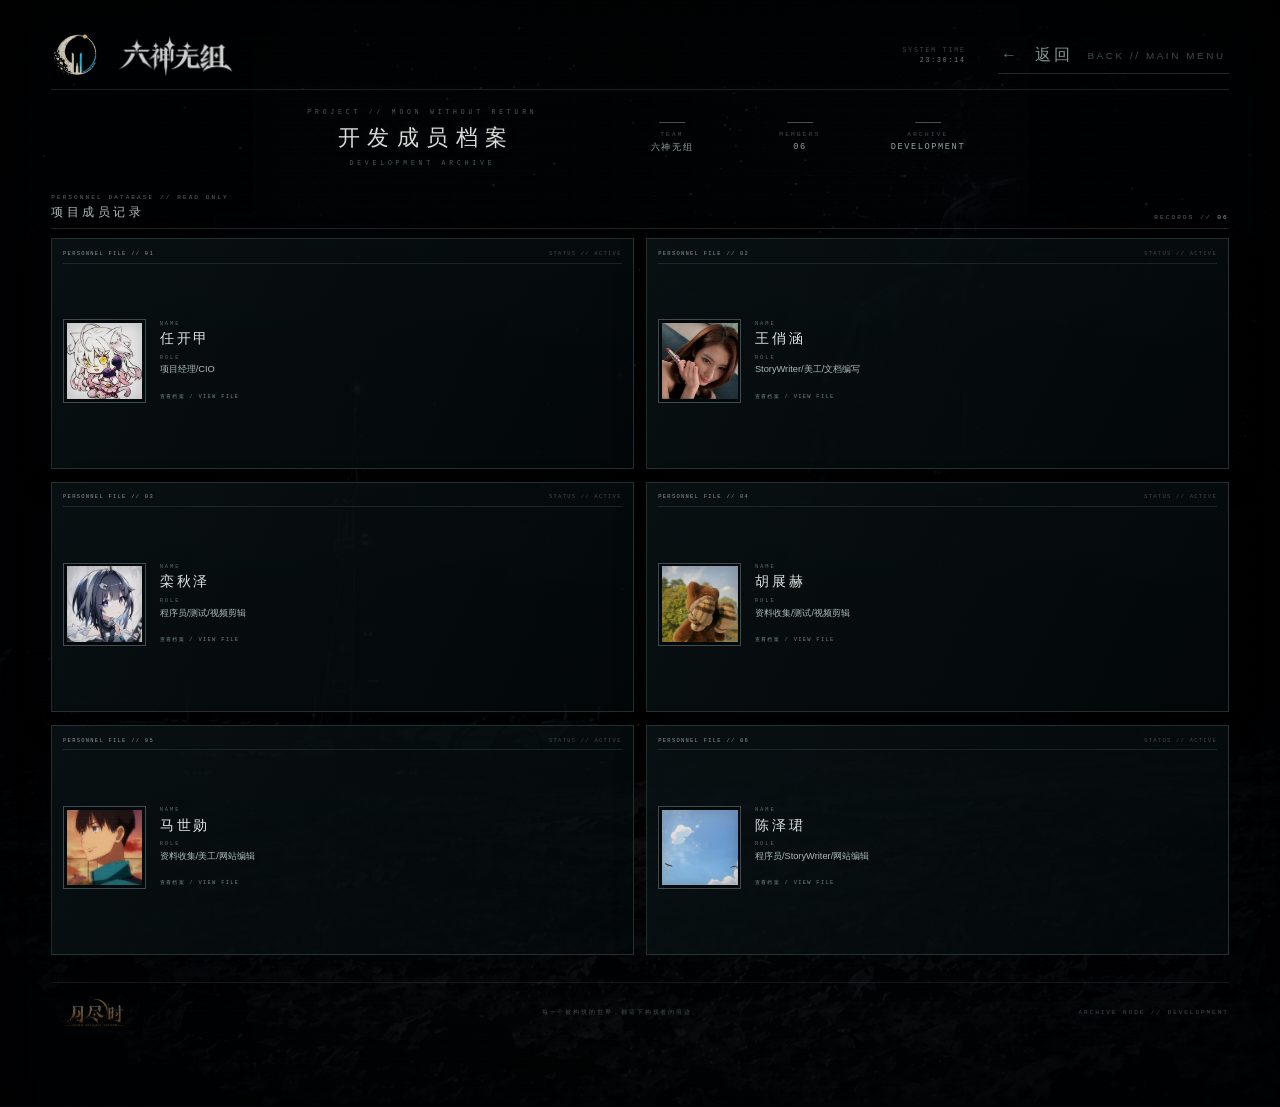
==== about/index.html @ 10040454 "Initial commit" ====
<!DOCTYPE html>
<html lang="zh-CN">
<head>
    <meta charset="UTF-8">
    <meta name="viewport" content="width=device-width, initial-scale=1.0">
    <meta name="theme-color" content="#030506">
    <link rel="icon" href="../img/favicon.svg">
    <title>月尽时 | 开发成员档案</title>
    <link rel="stylesheet" href="../shared/css/base.css">
    <link rel="stylesheet" href="./css/about.css">
    <script src="../shared/js/common.js" defer></script>
    <script src="./js/team-data.js" defer></script>
    <script src="./js/about.js" defer></script>
</head>
<body>
<main class="page-shell about-shell" id="about-shell">
    <div class="scene-background" aria-hidden="true"></div>
    <div class="ambient-layer" aria-hidden="true">
        <span class="ambient-dust"></span>
        <span class="scanlines"></span>
        <span class="film-grain"></span>
    </div>

    <header class="archive-header">
        <div class="archive-topbar">
            <section class="team-branding" aria-label="六神无组团队标识">
                <img class="team-branding__logo" src="../img/lswzlogo.jpg" alt="六神无组团队 Logo">
                <img class="team-branding__name" src="../img/lswzname.png" alt="六神无组">
            </section>

            <div class="archive-controls">
                <p class="archive-clock">
                    <span>SYSTEM TIME</span>
                    <time id="system-time" datetime="00:00:00">00:00:00</time>
                </p>
                <button class="back-control archive-return" id="back-button" type="button">
                    <span>返回</span>
                    <small>BACK // MAIN MENU</small>
                </button>
            </div>
        </div>

        <section class="archive-heading" aria-labelledby="archive-title">
            <div class="archive-heading__title">
                <p>PROJECT // MOON WITHOUT RETURN</p>
                <h1 id="archive-title">开发成员档案</h1>
                <span>DEVELOPMENT ARCHIVE</span>
            </div>

            <dl class="team-information">
                <div>
                    <dt>TEAM</dt>
                    <dd>六神无组</dd>
                </div>
                <div>
                    <dt>MEMBERS</dt>
                    <dd id="member-count">06</dd>
                </div>
                <div>
                    <dt>ARCHIVE</dt>
                    <dd>DEVELOPMENT</dd>
                </div>
            </dl>
        </section>
    </header>

    <section class="member-archive" aria-labelledby="member-archive-title">
        <header class="member-archive__header">
            <div>
                <p>PERSONNEL DATABASE // READ ONLY</p>
                <h2 id="member-archive-title">项目成员记录</h2>
            </div>
            <span>RECORDS // <strong id="record-count">06</strong></span>
        </header>

        <div class="member-grid" id="member-grid"></div>
        <p class="archive-message" id="archive-message" role="status" aria-live="polite"></p>
    </section>

    <footer class="archive-footer">
        <img class="archive-game-logo" src="../img/logo.png" alt="Moon Without Return">
        <p>每一个被构筑的世界，都留下构筑者的痕迹。</p>
        <span>ARCHIVE NODE // DEVELOPMENT</span>
    </footer>
</main>

<section class="member-detail" id="member-detail" role="dialog" aria-modal="true" aria-labelledby="detail-name" hidden>
    <article class="member-detail__panel">
        <header class="member-detail__header">
            <p id="detail-file">PERSONNEL FILE // 00</p>
            <button class="member-detail__close" id="detail-close" type="button" aria-label="关闭成员详情">
                <span>关闭</span>
                <small>CLOSE</small>
            </button>
        </header>

        <div class="member-detail__body">
            <figure class="member-detail__portrait-frame">
                <img class="member-detail__portrait" id="detail-avatar" src="../img/ren.jpg" alt="">
            </figure>

            <section class="member-detail__information">
                <span class="detail-label">NAME</span>
                <h2 id="detail-name"></h2>

                <span class="detail-label">ROLE</span>
                <p class="member-detail__role" id="detail-role"></p>

                <span class="detail-label">PROFILE // 个人经历</span>
                <p class="member-detail__description" id="detail-description"></p>
            </section>
        </div>

        <footer class="member-detail__footer">
            <span>DEVELOPMENT ARCHIVE // FULL RECORD</span>
            <span>STATUS // ACTIVE</span>
        </footer>
    </article>
</section>
</body>
</html>
---- shared/css/base.css ----
:root {
    color-scheme: dark;
    --void: #020405;
    --surface: rgba(7, 13, 16, 0.7);
    --surface-strong: rgba(8, 15, 18, 0.9);
    --text-main: #dbe3e1;
    --text-soft: #a7b4b2;
    --text-muted: #687675;
    --line-color: rgba(148, 193, 196, 0.22);
    --line-bright: rgba(181, 218, 219, 0.62);
    --moon-blue: #a8ced1;
    --moon-amber: #d2a15e;
    --transition-fast: 220ms;
    --transition-medium: 420ms;
    font-family: "Segoe UI", "Microsoft YaHei", "PingFang SC", sans-serif;
    font-synthesis: none;
}

* {
    box-sizing: border-box;
}

html,
body {
    width: 100%;
    height: 100%;
    margin: 0;
    overflow: hidden;
    background: var(--void);
}

body {
    min-width: 320px;
    color: var(--text-main);
}

button,
input {
    font: inherit;
}

button,
a {
    color: inherit;
}

button:focus-visible,
a:focus-visible {
    outline: 1px solid rgba(198, 226, 227, 0.78);
    outline-offset: 4px;
}

.visually-hidden {
    position: absolute;
    width: 1px;
    height: 1px;
    padding: 0;
    margin: -1px;
    overflow: hidden;
    clip: rect(0, 0, 0, 0);
    white-space: nowrap;
    border: 0;
}

.page-shell {
    position: relative;
    width: 100vw;
    height: 100vh;
    overflow: hidden;
    isolation: isolate;
    opacity: 1;
    transition: opacity 320ms ease,
    filter 320ms ease;
    animation: pageReveal 900ms ease both;
}

body.is-leaving .page-shell {
    opacity: 0;
    filter: blur(1.5px);
}


.scene-background {
    position: absolute;
    z-index: -5;
    inset: -1.5%;
    background-image: url("../../img/backgr.png");
    background-repeat: no-repeat;
    background-position: center;
    background-size: cover;
    filter: brightness(0.5) saturate(0.7) contrast(1.08);
    transform: scale(1.018);
    animation: sharedBackgroundBreath 26s ease-in-out infinite alternate;
}

.page-shell::before {
    position: absolute;
    z-index: -4;
    inset: 0;
    content: "";
    pointer-events: none;
    background: linear-gradient(90deg, rgba(0, 3, 5, 0.38), rgba(1, 4, 6, 0.08) 48%, rgba(0, 2, 4, 0.36)),
    linear-gradient(180deg, rgba(0, 2, 3, 0.28), transparent 46%, rgba(0, 1, 2, 0.42));
}

.page-shell::after {
    position: absolute;
    z-index: 20;
    inset: 0;
    content: "";
    pointer-events: none;
    box-shadow: inset 0 0 clamp(6rem, 14vw, 16rem) rgba(0, 0, 0, 0.72),
    inset 0 0 1.5rem rgba(0, 0, 0, 0.38);
}

.ambient-layer,
.ambient-layer > span {
    position: absolute;
    inset: 0;
    pointer-events: none;
}

.ambient-layer {
    z-index: -1;
    overflow: hidden;
}

.ambient-dust {
    opacity: 0.12;
    background-image: radial-gradient(circle at 16% 23%, rgba(218, 229, 226, 0.8) 0 1px, transparent 1.5px),
    radial-gradient(circle at 78% 14%, rgba(218, 229, 226, 0.65) 0 0.8px, transparent 1.4px),
    radial-gradient(circle at 46% 78%, rgba(218, 229, 226, 0.55) 0 0.8px, transparent 1.5px),
    radial-gradient(circle at 91% 59%, rgba(218, 229, 226, 0.48) 0 1px, transparent 1.6px);
    background-size: 29rem 23rem, 33rem 31rem, 41rem 34rem, 37rem 39rem;
    animation: sharedDustDrift 48s linear infinite alternate;
}

.scanlines {
    opacity: 0.045;
    background: repeating-linear-gradient(
            180deg,
            transparent 0,
            transparent 3px,
            rgba(186, 211, 213, 0.18) 4px
    );
    mix-blend-mode: screen;
}

.film-grain {
    inset: -35% !important;
    opacity: 0.028;
    background-image: repeating-radial-gradient(
            circle at 24% 41%,
            transparent 0 1px,
            rgba(255, 255, 255, 0.34) 1.5px 2px,
            transparent 2.5px 4px
    );
    background-size: 10px 12px;
    animation: sharedGrain 1s steps(2, end) infinite;
}


.game-mark {
    display: block;
    width: clamp(14rem, 21vw, 24rem);
    height: auto;
    object-fit: contain;
    object-position: center;
    filter: drop-shadow(0 0 0.75rem rgba(218, 164, 89, 0.15)) drop-shadow(0 0 2rem rgba(2, 5, 7, 0.72));
}

.corner-hud {
    position: absolute;
    z-index: 10;
    display: flex;
    flex-direction: column;
    gap: 0.25rem;
    margin: 0;
    color: rgba(159, 181, 180, 0.44);
    font-family: "Cascadia Mono", "Consolas", monospace;
    font-size: clamp(0.46rem, 0.5vw, 0.62rem);
    letter-spacing: clamp(0.08rem, 0.15vw, 0.18rem);
    line-height: 1.25;
}

.corner-hud--top-right {
    top: clamp(1.4rem, 3vw, 3rem);
    right: clamp(1.4rem, 3vw, 3.5rem);
    align-items: flex-end;
}

.corner-hud--bottom-right {
    right: clamp(1.4rem, 3vw, 3.5rem);
    bottom: clamp(1.4rem, 3vw, 3rem);
    align-items: flex-end;
}

.corner-hud--bottom-left {
    bottom: clamp(1.4rem, 3vw, 3rem);
    left: clamp(1.4rem, 3vw, 3.5rem);
}

.corner-hud__label {
    color: rgba(151, 177, 176, 0.3);
    font-size: 0.82em;
}

.corner-hud__value {
    color: rgba(181, 204, 202, 0.58);
}


.inner-header {
    position: absolute;
    z-index: 4;
    top: clamp(2.4rem, 5vh, 4.5rem);
    left: 50%;
    display: flex;
    align-items: center;
    flex-direction: column;
    transform: translateX(-50%);
}

.inner-header .game-mark {
    width: clamp(12rem, 17vw, 19rem);
    max-height: 19vh;
}

.inner-title {
    margin: clamp(0.45rem, 1vh, 0.8rem) 0 0;
    color: rgba(218, 228, 226, 0.9);
    font-size: clamp(1.05rem, 1.45vw, 1.55rem);
    font-weight: 400;
    letter-spacing: clamp(0.32rem, 0.52vw, 0.62rem);
    text-indent: clamp(0.32rem, 0.52vw, 0.62rem);
}

.inner-subtitle {
    margin: 0.3rem 0 0;
    color: rgba(155, 190, 191, 0.54);
    font-family: "Cascadia Mono", "Consolas", monospace;
    font-size: clamp(0.48rem, 0.54vw, 0.66rem);
    letter-spacing: clamp(0.16rem, 0.3vw, 0.34rem);
    text-indent: clamp(0.16rem, 0.3vw, 0.34rem);
}

.archive-panel {
    position: absolute;
    z-index: 3;
    top: clamp(15.5rem, 31vh, 23rem);
    right: 50%;
    width: min(76vw, 58rem);
    padding: clamp(1.25rem, 2.2vw, 2rem) clamp(1.35rem, 2.7vw, 2.8rem);
    border-block: 1px solid rgba(137, 181, 184, 0.18);
    background: linear-gradient(90deg, transparent, rgba(5, 13, 16, 0.7) 12%, rgba(5, 13, 16, 0.78) 88%, transparent),
    linear-gradient(180deg, rgba(133, 181, 185, 0.035), transparent);
    box-shadow: 0 1.2rem 3rem rgba(0, 0, 0, 0.24);
    transform: translateX(50%);
}

.archive-panel::before,
.archive-panel::after {
    position: absolute;
    top: -1px;
    width: 3.8rem;
    height: 1px;
    content: "";
    background: rgba(171, 213, 215, 0.5);
}

.archive-panel::before {
    left: 12%;
}

.archive-panel::after {
    right: 12%;
}

.back-control {
    position: absolute;
    z-index: 12;
    bottom: clamp(1.5rem, 4vh, 3.2rem);
    left: clamp(1.5rem, 4vw, 4.5rem);
    display: flex;
    align-items: center;
    gap: 0.9rem;
    padding: 0.65rem 0.25rem;
    border: 0;
    border-bottom: 1px solid rgba(157, 202, 205, 0.2);
    background: transparent;
    cursor: pointer;
    color: rgba(189, 209, 207, 0.7);
    letter-spacing: 0.2rem;
    transition: color var(--transition-fast) ease,
    border-color var(--transition-fast) ease,
    text-shadow var(--transition-fast) ease;
}

.back-control::before {
    content: "←";
    color: rgba(156, 201, 204, 0.56);
}

.back-control small {
    color: rgba(142, 169, 169, 0.44);
    font-size: 0.62em;
    letter-spacing: 0.16rem;
}

.back-control:hover,
.back-control:focus-visible {
    border-color: rgba(186, 222, 223, 0.55);
    color: rgba(226, 235, 233, 0.96);
    text-shadow: 0 0 0.75rem rgba(158, 207, 209, 0.24);
}


@keyframes pageReveal {
    from {
        opacity: 0;
        filter: blur(2px);
    }
    to {
        opacity: 1;
        filter: blur(0);
    }
}

@keyframes sharedBackgroundBreath {
    from {
        transform: scale(1.008);
    }
    to {
        transform: scale(1.023);
    }
}

@keyframes sharedDustDrift {
    from {
        transform: translate3d(-1%, -0.7%, 0);
    }
    to {
        transform: translate3d(1.5%, 1%, 0);
    }
}

@keyframes sharedGrain {
    0% {
        transform: translate3d(-1.5%, 1%, 0);
    }
    50% {
        transform: translate3d(1.5%, -1%, 0);
    }
    100% {
        transform: translate3d(-0.5%, 1.5%, 0);
    }
}

@media (max-height: 800px) and (min-width: 761px) {
    .inner-header {
        top: 1.7rem;
    }

    .inner-header .game-mark {
        width: clamp(10rem, 14vw, 14rem);
        max-height: 15vh;
    }

    .inner-title {
        margin-top: 0.2rem;
    }

    .archive-panel {
        top: 12.5rem;
    }

    .corner-hud--bottom-left {
        display: none;
    }
}

@media (max-width: 760px) {
    .corner-hud--bottom-left,
    .corner-hud--bottom-right {
        display: none;
    }

    .inner-header {
        top: 2rem;
    }

    .inner-header .game-mark {
        width: min(58vw, 15rem);
    }

    .archive-panel {
        top: 13rem;
        width: 90vw;
    }
}

@media (prefers-reduced-motion: reduce) {
    *,
    *::before,
    *::after {
        scroll-behavior: auto !important;
        animation-duration: 1ms !important;
        animation-iteration-count: 1 !important;
        transition-duration: 1ms !important;
        transition-delay: 0ms !important;
    }
}
---- about/css/about.css ----
html,
body {
    width: 100%;
    height: auto;
    min-height: 100%;
}

html {
    overflow-x: hidden;
    overflow-y: auto;
}

body {
    min-height: 100vh;
    overflow: visible;
    scrollbar-color: rgba(159, 197, 199, 0.38) rgba(3, 7, 9, 0.8);
    scrollbar-width: thin;
}

html.detail-open,
body.detail-open {
    overflow: hidden;
}

body::-webkit-scrollbar {
    width: 7px;
}

body::-webkit-scrollbar-track {
    background: rgba(3, 7, 9, 0.84);
}

body::-webkit-scrollbar-thumb {
    border: 2px solid rgba(3, 7, 9, 0.84);
    background: rgba(161, 199, 201, 0.4);
}

.about-shell.page-shell {
    display: block;
    width: 100%;
    height: auto;
    min-height: 100vh;
    padding: clamp(1rem, 2.5vw, 3rem) clamp(1.1rem, 4vw, 5rem) clamp(2.5rem, 6vw, 6rem);
    overflow: visible;
}

.about-shell .scene-background {
    position: fixed;
    inset: 0;
    animation: none;
    filter: brightness(0.34) saturate(0.58) contrast(1.12);
    transform: none;
}

.about-shell::before,
.about-shell::after,
.about-shell .ambient-layer {
    position: fixed;
}

.about-shell::before {
    background: linear-gradient(90deg, rgba(0, 3, 5, 0.7), rgba(2, 7, 9, 0.24) 50%, rgba(0, 3, 5, 0.68)),
    linear-gradient(180deg, rgba(0, 2, 3, 0.42), transparent 34%, rgba(0, 2, 3, 0.62));
}

.about-shell .scanlines {
    opacity: 0.032;
}

.about-shell .ambient-dust {
    opacity: 0.09;
}

.archive-header,
.member-archive,
.archive-footer {
    position: relative;
    z-index: 21;
    width: min(100%, 82rem);
    margin-inline: auto;
}

.archive-header {
    display: block;
}

.archive-topbar {
    display: flex;
    align-items: center;
    justify-content: space-between;
    min-height: clamp(3.2rem, 6vh, 4.8rem);
    padding-bottom: clamp(0.55rem, 1.1vh, 0.9rem);
    border-bottom: 1px solid rgba(156, 198, 200, 0.16);
    opacity: 0;
    transform: translateY(-0.45rem);
    transition: opacity 650ms ease 80ms, transform 650ms ease 80ms;
}

.about-shell.is-ready .archive-topbar {
    opacity: 1;
    transform: translateY(0);
}

.archive-controls {
    display: flex;
    align-items: center;
    gap: clamp(1.2rem, 2.5vw, 2.8rem);
}

.archive-clock {
    display: flex;
    flex-direction: column;
    gap: 0.18rem;
    margin: 0;
    color: rgba(151, 181, 180, 0.38);
    font-family: "Cascadia Mono", "Consolas", monospace;
    font-size: clamp(0.4rem, 0.46vw, 0.55rem);
    letter-spacing: 0.12rem;
    text-align: right;
}

.archive-clock time {
    color: rgba(186, 207, 204, 0.62);
}

.archive-return.back-control {
    position: relative;
    inset: auto;
    flex: 0 0 auto;
    padding: 0.45rem 0.2rem;
}

.archive-heading {
    display: flex;
    align-items: center;
    justify-content: center;
    gap: clamp(2rem, 7vw, 7rem);
    padding: clamp(0.75rem, 2.1vh, 1.6rem) 0 clamp(0.7rem, 1.8vh, 1.35rem);
    opacity: 0;
    transform: translateY(0.55rem);
    transition: opacity 720ms ease 180ms, transform 720ms ease 180ms;
}

.about-shell.is-ready .archive-heading {
    opacity: 1;
    transform: translateY(0);
}

.archive-heading__title {
    text-align: center;
}

.archive-heading__title p,
.archive-heading__title span {
    display: block;
    margin: 0;
    color: rgba(161, 194, 194, 0.48);
    font-family: "Cascadia Mono", "Consolas", monospace;
    font-size: clamp(0.4rem, 0.48vw, 0.58rem);
    letter-spacing: clamp(0.14rem, 0.3vw, 0.34rem);
}

.archive-heading h1 {
    margin: clamp(0.35rem, 0.8vh, 0.65rem) 0;
    color: rgba(228, 234, 231, 0.94);
    font-size: clamp(1.25rem, 1.7vw, 2rem);
    font-weight: 320;
    letter-spacing: clamp(0.3rem, 0.58vw, 0.7rem);
    text-indent: clamp(0.3rem, 0.58vw, 0.7rem);
    text-shadow: 0 0 1.15rem rgba(165, 207, 208, 0.12);
}

.team-branding {
    display: flex;
    align-items: center;
    gap: clamp(0.65rem, 1vw, 1rem);
    min-width: 0;
    opacity: 0.86;
    filter: brightness(0.96);
}

.team-branding__logo,
.team-branding__name {
    display: block;
    height: auto;
    object-fit: contain;
    object-position: center;
}

.team-branding__logo {
    width: clamp(2.65rem, 3.7vw, 4.2rem);
    aspect-ratio: 1;
}

.team-branding__name {
    width: clamp(7.2rem, 10vw, 10.8rem);
}

.team-information {
    display: flex;
    justify-content: center;
    gap: clamp(1rem, 3vw, 3rem);
    margin: 0;
}

.team-information div {
    position: relative;
    min-width: clamp(4.7rem, 7vw, 7rem);
    padding-top: 0.55rem;
    text-align: center;
}

.team-information div::before {
    position: absolute;
    top: 0;
    left: 50%;
    width: 1.6rem;
    height: 1px;
    content: "";
    background: rgba(170, 209, 211, 0.38);
    transform: translateX(-50%);
}

.team-information dt,
.team-information dd {
    margin: 0;
    font-family: "Cascadia Mono", "Consolas", monospace;
}

.team-information dt {
    color: rgba(150, 181, 180, 0.44);
    font-size: clamp(0.38rem, 0.43vw, 0.5rem);
    letter-spacing: 0.14rem;
}

.team-information dd {
    margin-top: 0.25rem;
    color: rgba(201, 219, 216, 0.74);
    font-size: clamp(0.54rem, 0.63vw, 0.72rem);
    letter-spacing: 0.1rem;
}

.member-archive {
    display: flex;
    flex-direction: column;
    margin-top: clamp(0.4rem, 1.2vh, 0.9rem);
}

.member-archive__header {
    display: flex;
    align-items: flex-end;
    justify-content: space-between;
    flex: 0 0 auto;
    padding: 0 0 clamp(0.45rem, 0.85vh, 0.7rem);
    border-bottom: 1px solid rgba(151, 194, 196, 0.18);
    color: rgba(166, 195, 193, 0.54);
    opacity: 0;
    transition: opacity 600ms ease 320ms;
}

.about-shell.is-ready .member-archive__header {
    opacity: 1;
}

.member-archive__header p,
.member-archive__header h2,
.member-archive__header > span {
    margin: 0;
}

.member-archive__header p,
.member-archive__header > span {
    font-family: "Cascadia Mono", "Consolas", monospace;
    font-size: clamp(0.38rem, 0.44vw, 0.52rem);
    letter-spacing: 0.13rem;
}

.member-archive__header h2 {
    margin-top: 0.2rem;
    color: rgba(213, 225, 222, 0.84);
    font-size: clamp(0.76rem, 0.92vw, 1.02rem);
    font-weight: 350;
    letter-spacing: 0.22rem;
}

.member-archive__header strong {
    color: rgba(201, 221, 218, 0.78);
    font-weight: 400;
}

.member-grid {
    display: grid;
    grid-template-columns: repeat(2, minmax(0, 1fr));
    gap: clamp(0.6rem, 1vw, 1rem);
    width: 100%;
    margin-top: clamp(0.55rem, 1vh, 0.8rem);
}

.member-card {
    position: relative;
    min-width: 0;
    min-height: clamp(12rem, 18vw, 14.5rem);
    padding: clamp(0.55rem, 0.85vw, 0.85rem);
    overflow: hidden;
    border: 1px solid rgba(151, 195, 197, 0.2);
    background: linear-gradient(115deg, rgba(9, 17, 20, 0.88), rgba(4, 10, 12, 0.7)),
    linear-gradient(180deg, rgba(157, 201, 202, 0.04), transparent 55%);
    box-shadow: 0 0.8rem 2rem rgba(0, 0, 0, 0.2);
    opacity: 0;
    transform: translateY(0.5rem);
    transition: border-color var(--transition-fast) ease, box-shadow var(--transition-fast) ease, transform var(--transition-fast) ease;
}

.about-shell.is-ready .member-card {
    animation: memberReveal 540ms ease forwards;
}

.about-shell.is-ready .member-card:nth-child(1) {
    animation-delay: 390ms;
}

.about-shell.is-ready .member-card:nth-child(2) {
    animation-delay: 450ms;
}

.about-shell.is-ready .member-card:nth-child(3) {
    animation-delay: 510ms;
}

.about-shell.is-ready .member-card:nth-child(4) {
    animation-delay: 570ms;
}

.about-shell.is-ready .member-card:nth-child(5) {
    animation-delay: 630ms;
}

.about-shell.is-ready .member-card:nth-child(6) {
    animation-delay: 690ms;
}

.member-card::before {
    position: absolute;
    top: -45%;
    left: -30%;
    width: 20%;
    height: 190%;
    content: "";
    pointer-events: none;
    background: linear-gradient(90deg, transparent, rgba(187, 216, 215, 0.055), transparent);
    transform: rotate(12deg);
    transition: left 650ms ease;
}

.member-card:hover,
.member-card:focus-within {
    border-color: rgba(184, 219, 220, 0.48);
    box-shadow: 0 1rem 2.5rem rgba(0, 0, 0, 0.28), inset 0 0 2rem rgba(142, 192, 194, 0.04);
    transform: translateY(-2px);
}

.member-card:hover::before,
.member-card:focus-within::before {
    left: 112%;
}

.member-card__header {
    display: flex;
    justify-content: space-between;
    gap: 0.6rem;
    padding-bottom: clamp(0.35rem, 0.65vh, 0.55rem);
    border-bottom: 1px solid rgba(148, 188, 190, 0.14);
    font-family: "Cascadia Mono", "Consolas", monospace;
    font-size: clamp(0.34rem, 0.39vw, 0.46rem);
    letter-spacing: 0.08rem;
}

.member-card__file {
    color: rgba(181, 209, 207, 0.72);
}

.member-card__status {
    color: rgba(146, 174, 173, 0.4);
    white-space: nowrap;
}

.member-card__body {
    display: grid;
    grid-template-columns: clamp(4.6rem, 6.5vw, 6.8rem) minmax(0, 1fr);
    align-items: center;
    gap: clamp(0.65rem, 1.05vw, 1rem);
    height: calc(100% - clamp(1.25rem, 2.2vh, 1.8rem));
    padding-top: clamp(0.4rem, 0.8vh, 0.7rem);
}

.member-card__portrait-frame {
    position: relative;
    width: 100%;
    aspect-ratio: 1;
    padding: 0.18rem;
    margin: 0;
    border: 1px solid rgba(170, 208, 210, 0.34);
    background: rgba(2, 7, 9, 0.78);
}

.member-card__portrait-frame::after {
    position: absolute;
    inset: 0.18rem;
    content: "";
    pointer-events: none;
    background: repeating-linear-gradient(180deg, transparent 0 3px, rgba(142, 184, 186, 0.035) 4px);
    box-shadow: inset 0 0 1rem rgba(3, 7, 8, 0.22);
}

.member-card__portrait {
    display: block;
    width: 100%;
    height: 100%;
    object-fit: cover;
    object-position: center;
    filter: brightness(0.9) contrast(1.03);
    transition: filter 260ms ease;
}

.member-card:hover .member-card__portrait,
.member-card:focus-within .member-card__portrait {
    filter: brightness(1) contrast(1.01);
}

.member-card__details {
    min-width: 0;
}

.member-card__label {
    display: block;
    color: rgba(159, 188, 187, 0.54);
    font-family: "Cascadia Mono", "Consolas", monospace;
    font-size: clamp(0.34rem, 0.38vw, 0.44rem);
    letter-spacing: 0.12rem;
}

.member-card__name,
.member-card__role {
    overflow-wrap: anywhere;
}

.member-card__name {
    margin: 0.15rem 0 clamp(0.35rem, 0.65vh, 0.55rem);
    color: rgba(232, 237, 234, 0.96);
    font-size: clamp(0.88rem, 1.05vw, 1.2rem);
    font-weight: 400;
    letter-spacing: 0.18rem;
}

.member-card__role {
    margin: 0.15rem 0 clamp(0.45rem, 0.8vh, 0.7rem);
    color: rgba(205, 222, 219, 0.84);
    font-size: clamp(0.58rem, 0.66vw, 0.75rem);
    line-height: 1.45;
}

.member-card__action {
    display: inline-flex;
    align-items: center;
    gap: 0.4rem;
    color: rgba(178, 208, 208, 0.62);
    font-family: "Cascadia Mono", "Consolas", monospace;
    font-size: clamp(0.34rem, 0.38vw, 0.45rem);
    letter-spacing: 0.08rem;
    transition: color var(--transition-fast) ease, text-shadow var(--transition-fast) ease;
}

.member-card:hover .member-card__action,
.member-card:focus-within .member-card__action {
    color: rgba(214, 231, 229, 0.92);
    text-shadow: 0 0 0.7rem rgba(164, 207, 209, 0.2);
}

.member-card__open {
    position: absolute;
    z-index: 5;
    inset: 0;
    border: 0;
    background: transparent;
    cursor: pointer;
}

.member-card__open:focus-visible {
    outline: 1px solid rgba(202, 228, 228, 0.82);
    outline-offset: -4px;
}

.archive-message {
    display: none;
    margin: 0.35rem 0 0;
    color: rgba(194, 139, 133, 0.82);
    font-family: "Cascadia Mono", "Consolas", monospace;
    font-size: 0.58rem;
    letter-spacing: 0.1rem;
    text-align: center;
}

.archive-message.is-visible {
    display: block;
}

.archive-footer {
    display: grid;
    grid-template-columns: 7rem 1fr auto;
    align-items: center;
    gap: 1rem;
    min-height: clamp(2rem, 4.5vh, 3rem);
    margin-top: clamp(1.4rem, 3vh, 2.5rem);
    padding-top: clamp(0.75rem, 1.5vh, 1.2rem);
    border-top: 1px solid rgba(151, 192, 193, 0.12);
    color: rgba(171, 194, 191, 0.38);
    opacity: 0;
    transition: opacity 650ms ease 760ms;
}

.about-shell.is-ready .archive-footer {
    opacity: 1;
}

.archive-footer p,
.archive-footer span {
    margin: 0;
    font-size: clamp(0.38rem, 0.45vw, 0.54rem);
    letter-spacing: 0.12rem;
}

.archive-footer p {
    text-align: center;
}

.archive-footer span {
    font-family: "Cascadia Mono", "Consolas", monospace;
}

.archive-game-logo {
    display: block;
    width: clamp(5.5rem, 6vw, 7rem);
    height: auto;
    max-height: 2rem;
    object-fit: contain;
    opacity: 0.5;
    filter: brightness(0.82);
}

.member-detail[hidden] {
    display: none;
}

.member-detail {
    position: fixed;
    z-index: 100;
    inset: 0;
    display: grid;
    place-items: center;
    padding: clamp(1rem, 4vw, 4rem);
    background: rgba(0, 3, 5, 0.78);
    backdrop-filter: blur(7px);
    opacity: 0;
    transition: opacity 240ms ease;
}

.member-detail.is-open {
    opacity: 1;
}

.member-detail__panel {
    position: relative;
    width: min(92vw, 52rem);
    max-height: min(86vh, 38rem);
    padding: clamp(1rem, 2.2vw, 1.8rem);
    overflow: auto;
    border: 1px solid rgba(175, 213, 214, 0.38);
    background: linear-gradient(115deg, rgba(9, 18, 21, 0.98), rgba(3, 9, 11, 0.96)),
    radial-gradient(circle at 16% 18%, rgba(163, 205, 207, 0.08), transparent 42%);
    box-shadow: 0 2rem 7rem rgba(0, 0, 0, 0.72), inset 0 0 4rem rgba(143, 190, 192, 0.025);
    transform: translateY(0.8rem);
    transition: transform 280ms ease;
    scrollbar-color: rgba(165, 201, 201, 0.35) rgba(3, 8, 10, 0.5);
    scrollbar-width: thin;
}

.member-detail.is-open .member-detail__panel {
    transform: translateY(0);
}

.member-detail__panel::before,
.member-detail__panel::after {
    position: absolute;
    width: 3rem;
    height: 3rem;
    content: "";
    pointer-events: none;
}

.member-detail__panel::before {
    top: -1px;
    left: -1px;
    border-top: 2px solid rgba(205, 231, 231, 0.74);
    border-left: 2px solid rgba(205, 231, 231, 0.74);
}

.member-detail__panel::after {
    right: -1px;
    bottom: -1px;
    border-right: 2px solid rgba(205, 231, 231, 0.48);
    border-bottom: 2px solid rgba(205, 231, 231, 0.48);
}

.member-detail__header,
.member-detail__footer {
    display: flex;
    align-items: center;
    justify-content: space-between;
    gap: 1rem;
    font-family: "Cascadia Mono", "Consolas", monospace;
}

.member-detail__header {
    padding-bottom: 0.85rem;
    border-bottom: 1px solid rgba(160, 199, 201, 0.18);
}

.member-detail__header p {
    margin: 0;
    color: rgba(190, 216, 214, 0.76);
    font-size: clamp(0.48rem, 0.58vw, 0.66rem);
    letter-spacing: 0.16rem;
}

.member-detail__close {
    display: flex;
    align-items: center;
    gap: 0.6rem;
    padding: 0.35rem 0 0.4rem;
    border: 0;
    border-bottom: 1px solid rgba(161, 202, 204, 0.22);
    background: transparent;
    color: rgba(205, 222, 219, 0.74);
    cursor: pointer;
    font-size: clamp(0.58rem, 0.68vw, 0.76rem);
    letter-spacing: 0.14rem;
    transition: color var(--transition-fast) ease, border-color var(--transition-fast) ease;
}

.member-detail__close small {
    color: rgba(152, 181, 180, 0.48);
    font-size: 0.72em;
}

.member-detail__close:hover,
.member-detail__close:focus-visible {
    border-color: rgba(201, 228, 229, 0.68);
    color: rgba(235, 241, 238, 0.98);
}

.member-detail__body {
    display: grid;
    grid-template-columns: minmax(11rem, 34%) minmax(0, 1fr);
    align-items: center;
    gap: clamp(1.5rem, 4vw, 3.4rem);
    padding: clamp(1.2rem, 3vw, 2.4rem) clamp(0.2rem, 1vw, 0.8rem);
}

.member-detail__portrait-frame {
    position: relative;
    width: 100%;
    aspect-ratio: 1;
    padding: 0.28rem;
    margin: 0;
    border: 1px solid rgba(181, 218, 219, 0.42);
    background: rgba(2, 7, 9, 0.82);
}

.member-detail__portrait-frame::after {
    position: absolute;
    inset: 0.28rem;
    content: "";
    pointer-events: none;
    background: repeating-linear-gradient(180deg, transparent 0 4px, rgba(142, 184, 186, 0.03) 5px);
    box-shadow: inset 0 0 1.8rem rgba(2, 7, 9, 0.2);
}

.member-detail__portrait {
    display: block;
    width: 100%;
    height: 100%;
    object-fit: cover;
    object-position: center;
    filter: brightness(0.97) contrast(1.02);
}

.detail-label {
    display: block;
    color: rgba(156, 185, 184, 0.52);
    font-family: "Cascadia Mono", "Consolas", monospace;
    font-size: clamp(0.44rem, 0.5vw, 0.58rem);
    letter-spacing: 0.16rem;
}

.member-detail__information h2 {
    margin: 0.3rem 0 clamp(0.9rem, 1.8vh, 1.3rem);
    color: rgba(236, 241, 238, 0.98);
    font-size: clamp(1.3rem, 2vw, 2rem);
    font-weight: 350;
    letter-spacing: 0.25rem;
}

.member-detail__role {
    margin: 0.3rem 0 clamp(1rem, 2.1vh, 1.5rem);
    color: rgba(210, 225, 222, 0.86);
    font-size: clamp(0.78rem, 0.95vw, 1rem);
    line-height: 1.6;
}

.member-detail__description {
    min-height: 4.5rem;
    margin: 0.55rem 0 0;
    padding: 0.8rem 0 0.8rem 1rem;
    border-left: 1px solid rgba(171, 211, 212, 0.36);
    color: rgba(205, 218, 214, 0.82);
    font-size: clamp(0.78rem, 0.93vw, 0.98rem);
    line-height: 1.85;
    white-space: pre-line;
}

.member-detail__footer {
    padding-top: 0.75rem;
    border-top: 1px solid rgba(160, 199, 201, 0.15);
    color: rgba(151, 181, 180, 0.4);
    font-size: clamp(0.4rem, 0.47vw, 0.54rem);
    letter-spacing: 0.11rem;
}

@keyframes memberReveal {
    to {
        opacity: 1;
        transform: translateY(0);
    }
}

@media (max-height: 800px) {
    .about-shell.page-shell {
        padding-block: 0.8rem 2.5rem;
    }

    .archive-topbar {
        min-height: 3rem;
        padding-bottom: 0.4rem;
    }

    .archive-heading {
        padding-block: 0.55rem;
    }

    .archive-heading h1 {
        margin-block: 0.22rem;
        font-size: clamp(1.1rem, 1.55vw, 1.65rem);
    }

    .member-grid {
        gap: 0.55rem;
        margin-top: 0.5rem;
    }

    .member-card {
        padding: 0.52rem;
    }

    .member-card__body {
        grid-template-columns: clamp(4.25rem, 5.8vw, 5.5rem) minmax(0, 1fr);
    }

    .archive-footer {
        min-height: 2.2rem;
        margin-top: 1rem;
        padding-top: 0.55rem;
    }
}

@media (max-width: 900px) {
    .archive-clock {
        display: none;
    }

    .archive-heading {
        justify-content: space-between;
        gap: 1rem;
    }

    .team-information {
        gap: 0.35rem;
    }

    .team-information div:nth-child(3) {
        display: none;
    }

    .member-card__status {
        display: none;
    }

    .archive-footer {
        grid-template-columns: 5.5rem 1fr;
    }

    .archive-footer > span {
        display: none;
    }
}

@media (max-width: 620px) {
    .about-shell.page-shell {
        padding-inline: 0.7rem;
    }

    .team-branding__logo {
        width: 2.5rem;
    }

    .team-branding__name,
    .archive-return small,
    .archive-heading__title p,
    .archive-heading__title span,
    .member-archive__header > span,
    .archive-footer p {
        display: none;
    }

    .archive-heading h1 {
        margin: 0;
        font-size: 1.05rem;
    }

    .team-information div {
        min-width: 3.7rem;
    }

    .member-card__header {
        padding-bottom: 0.25rem;
    }

    .member-grid {
        grid-template-columns: 1fr;
    }

    .member-card__body {
        grid-template-columns: clamp(3.4rem, 14vw, 4.4rem) minmax(0, 1fr);
        gap: 0.5rem;
        padding-top: 0.25rem;
    }

    .member-card__action {
        font-size: 0.32rem;
    }

    .archive-footer {
        display: flex;
        justify-content: center;
    }

    .member-detail__body {
        grid-template-columns: minmax(7.5rem, 38%) minmax(0, 1fr);
        gap: 1rem;
        padding-block: 1rem;
    }
}

@media (max-width: 440px) {
    .member-card__file {
        overflow: hidden;
        text-overflow: ellipsis;
        white-space: nowrap;
    }

    .member-card__body {
        grid-template-columns: 2.9rem minmax(0, 1fr);
    }

    .member-card__label {
        display: none;
    }

    .member-card__name {
        margin-top: 0;
        font-size: 0.72rem;
    }

    .member-card__role {
        margin-bottom: 0.3rem;
        font-size: 0.48rem;
    }

    .member-detail__body {
        grid-template-columns: 1fr;
    }

    .member-detail__portrait-frame {
        width: min(42vw, 8.5rem);
    }
}

@media (prefers-reduced-motion: reduce) {
    .member-card,
    .archive-topbar,
    .archive-heading,
    .member-archive__header,
    .archive-footer {
        opacity: 1;
        transform: none;
    }
}
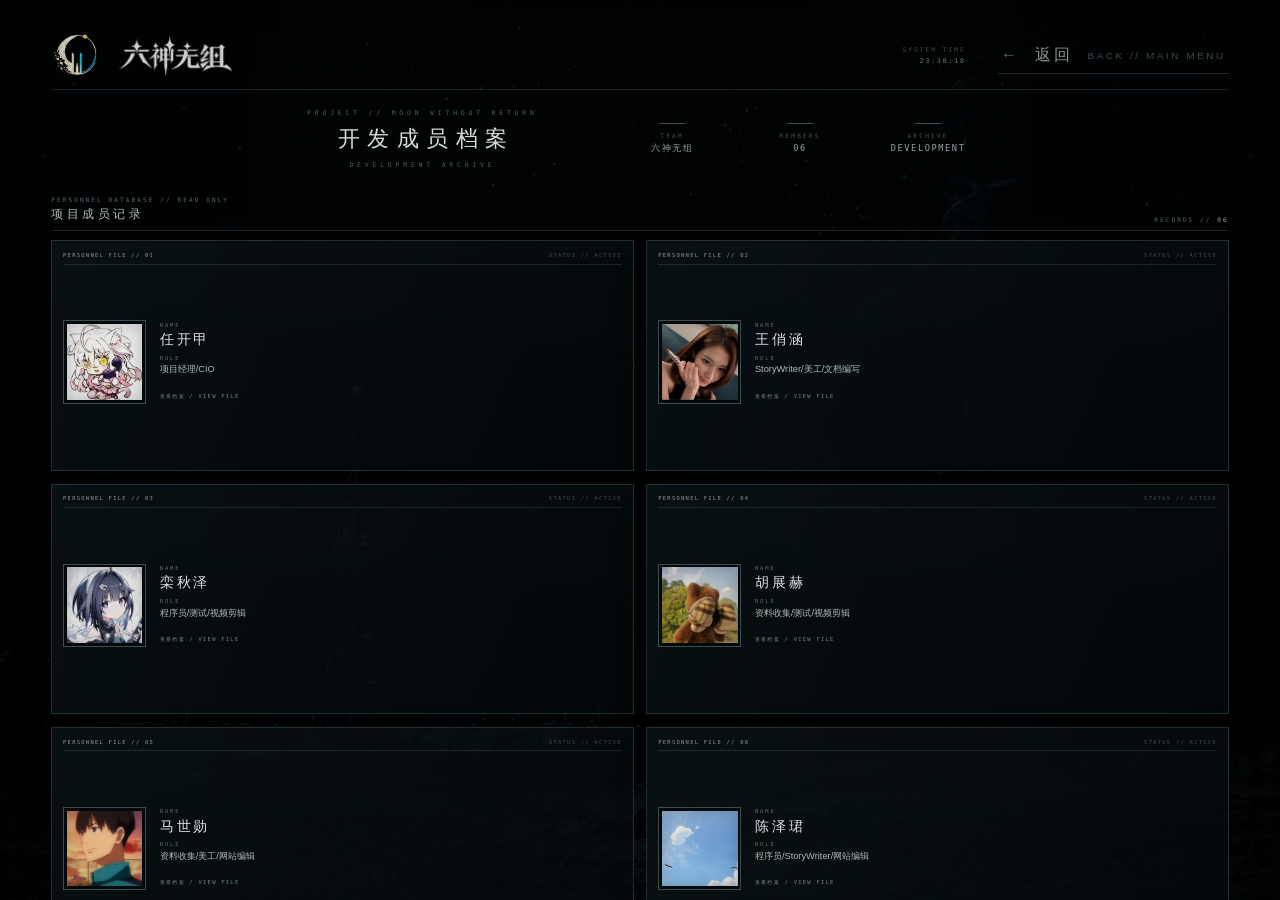
==== commit eec6693c: "second commit" ====
--- a/about/index.html
+++ b/about/index.html
@@ -9,6 +9,8 @@
     <link rel="stylesheet" href="../shared/css/base.css">
     <link rel="stylesheet" href="./css/about.css">
     <script src="../shared/js/common.js" defer></script>
+    <script src="../shared/js/storage.js" defer></script>
+    <script src="../shared/js/menu-bgm.js" defer></script>
     <script src="./js/team-data.js" defer></script>
     <script src="./js/about.js" defer></script>
 </head>
@@ -117,5 +119,6 @@
         </footer>
     </article>
 </section>
+    <audio class="visually-hidden" id="menu-bgm" src="../shared/audio/menu-bgm.mp3" loop preload="auto"></audio>
 </body>
 </html>
--- a/shared/css/base.css
+++ b/shared/css/base.css
@@ -1,5 +1,12 @@
+
+
+
 
 :root {
+    --display-scale: 1;
+    --display-brightness: 1;
+    --display-scanlines: 1;
+    --display-grain: 1;
     color-scheme: dark;
     --void: #020405;
     --surface: rgba(7, 13, 16, 0.7);
@@ -33,6 +40,7 @@
 body {
     min-width: 320px;
     color: var(--text-main);
+    font-size: calc(16px * var(--display-scale));
 }
 
 button,
@@ -73,12 +81,16 @@
     transition: opacity 320ms ease,
     filter 320ms ease;
     animation: pageReveal 900ms ease both;
+    filter: brightness(var(--display-brightness));
 }
 
 body.is-leaving .page-shell {
     opacity: 0;
     filter: blur(1.5px);
 }
+
+
+
 
 
 .scene-background {
@@ -137,7 +149,7 @@
 }
 
 .scanlines {
-    opacity: 0.045;
+    opacity: calc(0.045 * var(--display-scanlines));
     background: repeating-linear-gradient(
             180deg,
             transparent 0,
@@ -149,7 +161,7 @@
 
 .film-grain {
     inset: -35% !important;
-    opacity: 0.028;
+    opacity: calc(0.028 * var(--display-grain));
     background-image: repeating-radial-gradient(
             circle at 24% 41%,
             transparent 0 1px,
@@ -159,6 +171,16 @@
     background-size: 10px 12px;
     animation: sharedGrain 1s steps(2, end) infinite;
 }
+
+body.reduced-motion *, body.reduced-motion *::before, body.reduced-motion *::after {
+    animation-duration: 0.001ms !important;
+    animation-iteration-count: 1 !important;
+    transition-duration: 0.001ms !important;
+    scroll-behavior: auto !important;
+}
+
+
+
 
 
 .game-mark {
@@ -209,6 +231,9 @@
 .corner-hud__value {
     color: rgba(181, 204, 202, 0.58);
 }
+
+
+
 
 
 .inner-header {
@@ -316,6 +341,9 @@
 }
 
 
+
+
+
 @keyframes pageReveal {
     from {
         opacity: 0;
--- a/about/css/about.css
+++ b/about/css/about.css
@@ -170,6 +170,10 @@
     text-shadow: 0 0 1.15rem rgba(165, 207, 208, 0.12);
 }
 
+
+
+
+
 .team-branding {
     display: flex;
     align-items: center;
@@ -195,6 +199,10 @@
 .team-branding__name {
     width: clamp(7.2rem, 10vw, 10.8rem);
 }
+
+
+
+
 
 .team-information {
     display: flex;
@@ -240,6 +248,10 @@
     letter-spacing: 0.1rem;
 }
 
+
+
+
+
 .member-archive {
     display: flex;
     flex-direction: column;
@@ -295,6 +307,10 @@
     width: 100%;
     margin-top: clamp(0.55rem, 1vh, 0.8rem);
 }
+
+
+
+
 
 .member-card {
     position: relative;
@@ -504,6 +520,10 @@
     display: block;
 }
 
+
+
+
+
 .archive-footer {
     display: grid;
     grid-template-columns: 7rem 1fr auto;
@@ -546,6 +566,10 @@
     opacity: 0.5;
     filter: brightness(0.82);
 }
+
+
+
+
 
 .member-detail[hidden] {
     display: none;
@@ -736,12 +760,20 @@
     letter-spacing: 0.11rem;
 }
 
+
+
+
+
 @keyframes memberReveal {
     to {
         opacity: 1;
         transform: translateY(0);
     }
 }
+
+
+
+
 
 @media (max-height: 800px) {
     .about-shell.page-shell {
@@ -913,4 +945,4 @@
         opacity: 1;
         transform: none;
     }
-}+}
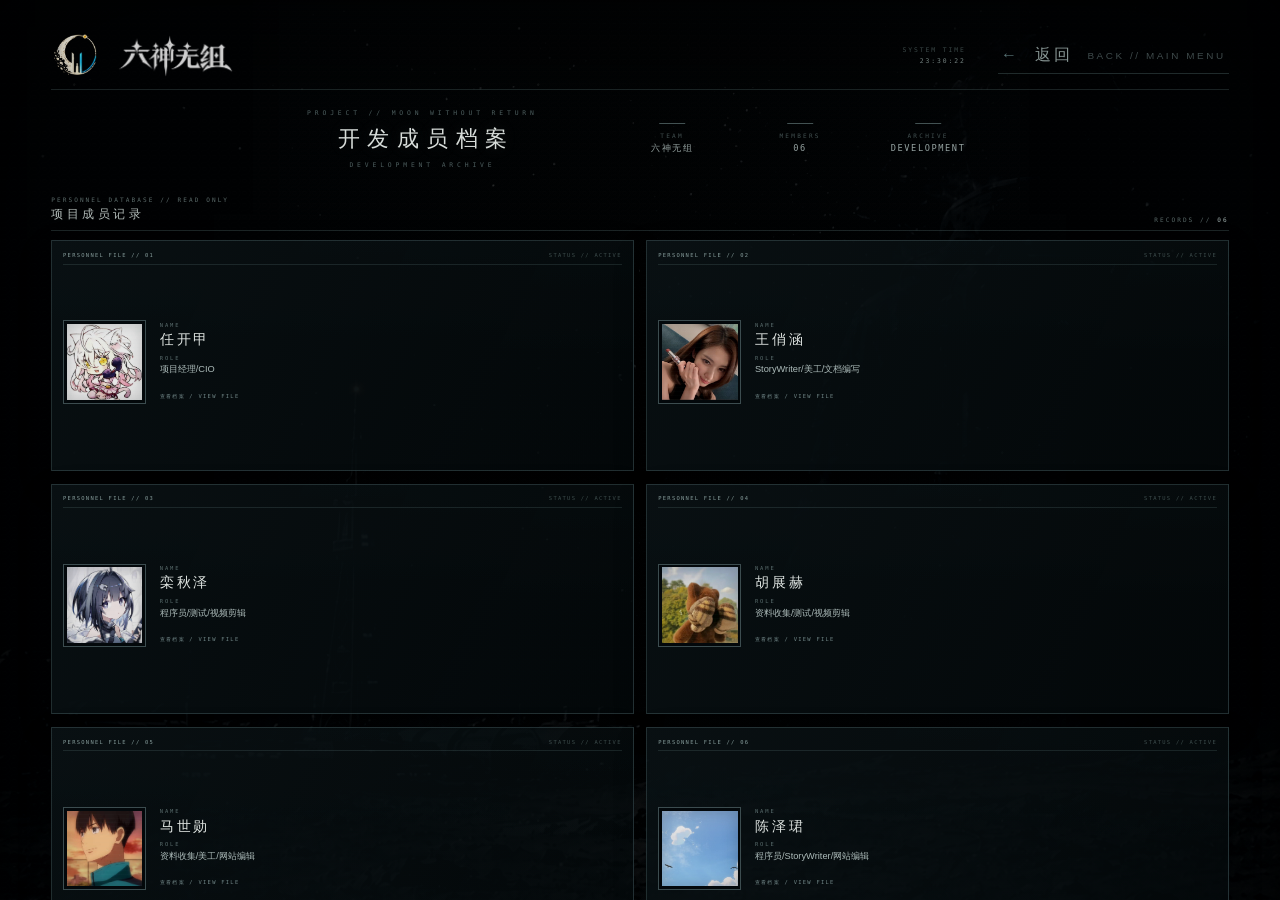
==== commit d9ea6a72: "Major project update" ====
--- a/about/index.html
+++ b/about/index.html
@@ -119,6 +119,6 @@
         </footer>
     </article>
 </section>
-    <audio class="visually-hidden" id="menu-bgm" src="../shared/audio/menu-bgm.mp3" loop preload="auto"></audio>
+<audio class="visually-hidden" id="menu-bgm" src="../shared/audio/menu-bgm.mp3" loop preload="auto"></audio>
 </body>
 </html>
--- a/shared/css/base.css
+++ b/shared/css/base.css
@@ -1,6 +1,3 @@
-
-
-
 
 :root {
     --display-scale: 1;
@@ -90,9 +87,6 @@
 }
 
 
-
-
-
 .scene-background {
     position: absolute;
     z-index: -5;
@@ -180,9 +174,6 @@
 }
 
 
-
-
-
 .game-mark {
     display: block;
     width: clamp(14rem, 21vw, 24rem);
@@ -231,9 +222,6 @@
 .corner-hud__value {
     color: rgba(181, 204, 202, 0.58);
 }
-
-
-
 
 
 .inner-header {
@@ -341,9 +329,6 @@
 }
 
 
-
-
-
 @keyframes pageReveal {
     from {
         opacity: 0;
--- a/about/css/about.css
+++ b/about/css/about.css
@@ -44,6 +44,7 @@
     overflow: visible;
 }
 
+
 .about-shell .scene-background {
     position: fixed;
     inset: 0;
@@ -63,6 +64,7 @@
     linear-gradient(180deg, rgba(0, 2, 3, 0.42), transparent 34%, rgba(0, 2, 3, 0.62));
 }
 
+
 .about-shell .scanlines {
     opacity: 0.032;
 }
@@ -70,6 +72,7 @@
 .about-shell .ambient-dust {
     opacity: 0.09;
 }
+
 
 .archive-header,
 .member-archive,
@@ -171,9 +174,6 @@
 }
 
 
-
-
-
 .team-branding {
     display: flex;
     align-items: center;
@@ -199,9 +199,6 @@
 .team-branding__name {
     width: clamp(7.2rem, 10vw, 10.8rem);
 }
-
-
-
 
 
 .team-information {
@@ -249,9 +246,6 @@
 }
 
 
-
-
-
 .member-archive {
     display: flex;
     flex-direction: column;
@@ -307,9 +301,6 @@
     width: 100%;
     margin-top: clamp(0.55rem, 1vh, 0.8rem);
 }
-
-
-
 
 
 .member-card {
@@ -521,9 +512,6 @@
 }
 
 
-
-
-
 .archive-footer {
     display: grid;
     grid-template-columns: 7rem 1fr auto;
@@ -566,9 +554,6 @@
     opacity: 0.5;
     filter: brightness(0.82);
 }
-
-
-
 
 
 .member-detail[hidden] {
@@ -761,18 +746,12 @@
 }
 
 
-
-
-
 @keyframes memberReveal {
     to {
         opacity: 1;
         transform: translateY(0);
     }
 }
-
-
-
 
 
 @media (max-height: 800px) {
